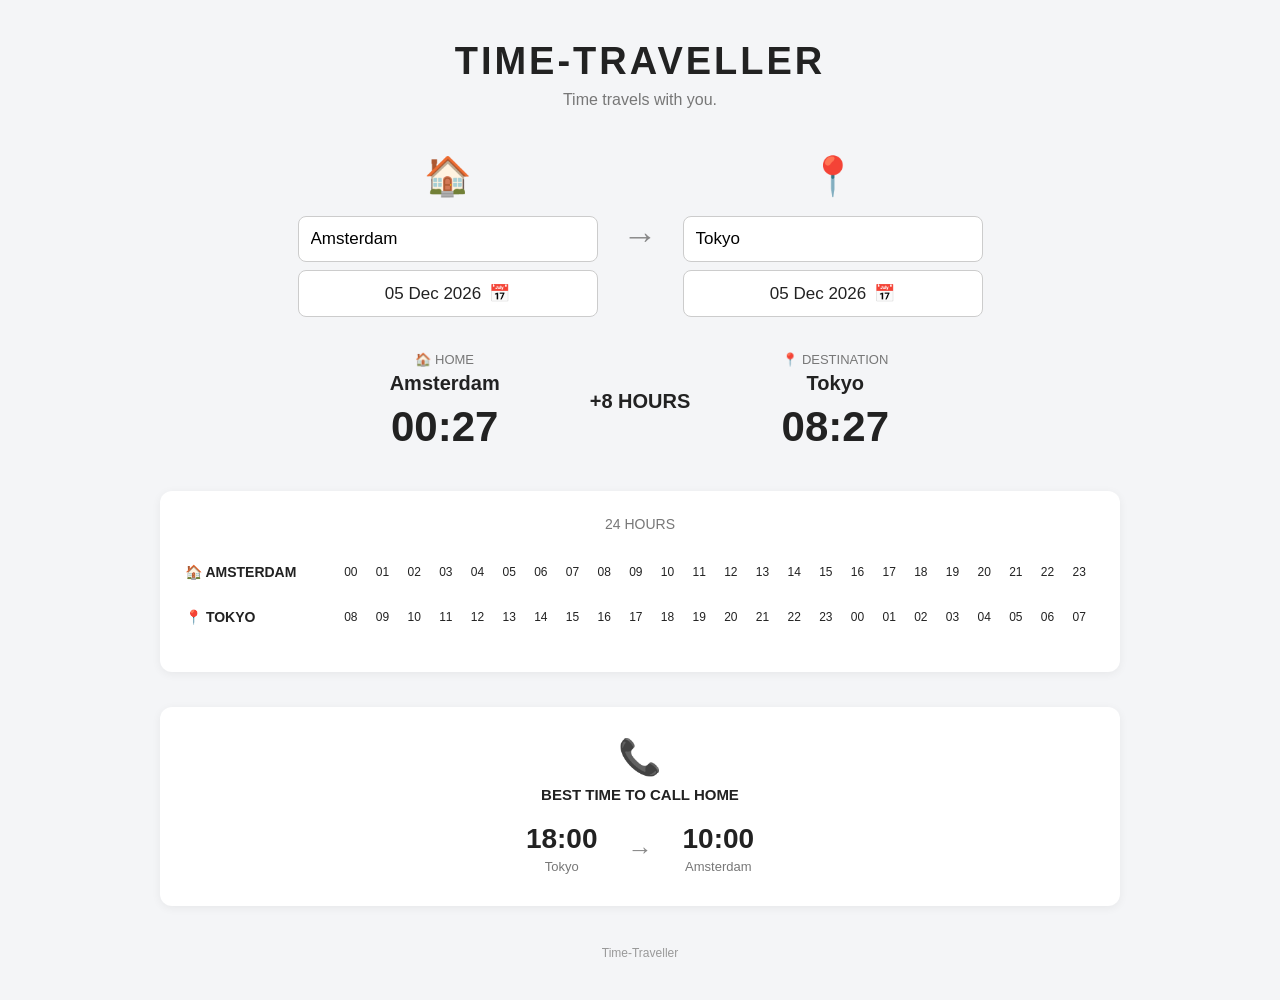
==== index.html @ f9fb8842 "Add files via upload" ====
<!DOCTYPE html>
<html lang="en">

<head>
    <meta charset="UTF-8">
    <meta name="viewport" content="width=device-width, initial-scale=1.0">

    <title>Time-Traveller</title>

    <link rel="stylesheet" href="style.css">
</head>

<body>

    <main class="container">

        <header>
            <h1>TIME-TRAVELLER</h1>
            <p>Time travels with you.</p>
        </header>

        <section class="locations">

            <div class="location home">
                <div class="icon">🏠</div>

                <input type="text" id="homeCity" list="cityList"
                       placeholder="Home" autocomplete="off">

                <div class="date-picker">
        <button type="button" class="date-display" id="homeDateDisplay"><span class="date-text">16 Sep 2026</span><span class="calendar-icon">📅</span></button>
        <input type="date" id="homeDate" class="native-date">
    </div>
            </div>

            <div class="arrow">→</div>

            <div class="location destination">
                <div class="icon">📍</div>

                <input type="text" id="destinationCity" list="cityList"
                       placeholder="Destination" autocomplete="off">

                <div class="date-picker">
        <button type="button" class="date-display" id="destinationDateDisplay"><span class="date-text">16 Sep 2026</span><span class="calendar-icon">📅</span></button>
        <input type="date" id="destinationDate" class="native-date">
    </div>
            </div>

            <datalist id="cityList">
                <option value="Amsterdam">
                <option value="London">
                <option value="Paris">
                <option value="New York">
                <option value="Tokyo">
                <option value="Bangkok">
                <option value="Sydney">
                <option value="Rome">
                <option value="Madrid">
                <option value="Berlin">
                <option value="Lisbon">
                <option value="Vienna">
                <option value="Prague">
                <option value="Athens">
                <option value="Dubai">
                <option value="Singapore">
                <option value="Hong Kong">
                <option value="Los Angeles">
                <option value="Chicago">
                <option value="Toronto">
                <option value="Vancouver">
            </datalist>

        </section>

        <section class="times">

            <div class="time-box">
                <div class="small-label">🏠 HOME</div>
                <div class="city-name" id="homeName">Amsterdam</div>
                <div class="time" id="homeTime">--:--</div>
            </div>

            <div class="difference" id="timeDifference">-- HOURS</div>

            <div class="time-box">
                <div class="small-label">📍 DESTINATION</div>
                <div class="city-name" id="destinationName">Tokyo</div>
                <div class="time" id="destinationTime">--:--</div>
            </div>

        </section>

        <section class="timeline">

            <div class="timeline-title">24 HOURS</div>

            <div class="timeline-row">
                <div class="timeline-label">
                    🏠 <span id="timelineHomeName">AMSTERDAM</span>
                </div>
                <div class="hours" id="homeHours"></div>
            </div>

            <div class="timeline-row">
                <div class="timeline-label">
                    📍 <span id="timelineDestinationName">TOKYO</span>
                </div>
                <div class="hours" id="destinationHours"></div>
            </div>

        </section>

        <section class="call">

            <div class="call-icon">📞</div>

            <div class="call-title">BEST TIME TO CALL HOME</div>

            <div class="call-times">
                <div>
                    <strong id="callDestinationTime">18:00</strong>
                    <span id="callDestinationName">Tokyo</span>
                </div>

                <div class="call-arrow">→</div>

                <div>
                    <strong id="callHomeTime">--:--</strong>
                    <span id="callHomeName">Amsterdam</span>
                </div>
            </div>

        </section>

        <footer>Time-Traveller</footer>

    </main>

    <script src="main.js"></script>
</body>
</html>
---- style.css ----
/* --------------------------------
   BASIC
-------------------------------- */

* {
    box-sizing: border-box;
}

body {
    margin: 0;
    font-family: Arial, sans-serif;
    background: #f4f5f7;
    color: #222;
}

.container {
    width: 100%;
    max-width: 1000px;
    margin: 0 auto;
    padding: 40px 20px;
}


/* --------------------------------
   HEADER
-------------------------------- */

header {
    text-align: center;
    margin-bottom: 45px;
}

header h1 {
    margin: 0;
    font-size: 38px;
    letter-spacing: 3px;
}

header p {
    margin-top: 8px;
    color: #777;
    font-size: 16px;
}


/* --------------------------------
   LOCATIONS
-------------------------------- */

.locations {
    display: flex;
    align-items: center;
    justify-content: center;
    gap: 25px;
    margin-bottom: 35px;
}

.location {
    width: 300px;
    text-align: center;
}

.icon {
    font-size: 38px;
    margin-bottom: 10px;
}

select,
input {
    width: 100%;
    padding: 12px;
    margin-top: 8px;
    font-size: 17px;
    border: 1px solid #ccc;
    border-radius: 8px;
    background: white;
}

input.invalid {
    border-color: #b00020;
}

.arrow {
    font-size: 35px;
    color: #888;
}


/* --------------------------------
   TIMES
-------------------------------- */

.times {
    display: flex;
    align-items: center;
    justify-content: center;
    gap: 35px;
    margin-bottom: 40px;
}

.time-box {
    text-align: center;
    min-width: 220px;
}

.small-label {
    font-size: 13px;
    color: #777;
    margin-bottom: 5px;
}

.city-name {
    font-size: 20px;
    font-weight: bold;
    margin-bottom: 8px;
}

.time {
    font-size: 42px;
    font-weight: bold;
}

.difference {
    font-size: 20px;
    font-weight: bold;
    white-space: nowrap;
}


/* --------------------------------
   TIMELINE
-------------------------------- */

.timeline {
    background: white;
    border-radius: 12px;
    padding: 25px;
    box-shadow: 0 2px 10px rgba(0,0,0,0.06);
    margin-bottom: 35px;
}

.timeline-title {
    text-align: center;
    font-size: 14px;
    color: #777;
    margin-bottom: 25px;
}

.timeline-row {
    display: grid;
    grid-template-columns: 150px 1fr;
    align-items: center;
    margin-bottom: 15px;
}

.timeline-label {
    font-weight: bold;
    font-size: 14px;
}

.hours {
    display: grid;
    grid-template-columns: repeat(24, 1fr);
    text-align: center;
}

.hour {
    padding: 8px 2px;
    font-size: 12px;
}


/* --------------------------------
   CALL
-------------------------------- */

.call {
    text-align: center;
    background: white;
    border-radius: 12px;
    padding: 30px;
    box-shadow: 0 2px 10px rgba(0,0,0,0.06);
}

.call-icon {
    font-size: 35px;
    margin-bottom: 8px;
}

.call-title {
    font-size: 15px;
    font-weight: bold;
    margin-bottom: 20px;
}

.call-times {
    display: flex;
    justify-content: center;
    align-items: center;
    gap: 30px;
    font-size: 18px;
}

.call-times strong {
    display: block;
    font-size: 28px;
}

.call-times span {
    color: #777;
    font-size: 13px;
}

.call-arrow {
    font-size: 25px;
    color: #888;
}


/* --------------------------------
   FOOTER
-------------------------------- */

footer {
    text-align: center;
    margin-top: 40px;
    color: #999;
    font-size: 12px;
}


/* --------------------------------
   MOBILE
-------------------------------- */

@media (max-width: 700px) {

    .container {
        padding: 25px 12px;
    }

    header h1 {
        font-size: 28px;
    }

    .locations {
        flex-direction: column;
        gap: 10px;
    }

    .location {
        width: 100%;
        max-width: 320px;
    }

    .arrow {
        transform: rotate(90deg);
        font-size: 25px;
    }

    .times {
        flex-direction: column;
        gap: 15px;
    }

    .time-box {
        min-width: 0;
    }

    .time {
        font-size: 36px;
    }

    .difference {
        font-size: 17px;
    }

    .timeline {
        padding: 15px 10px;
        overflow-x: visible;
    }

    .timeline-row {
        display: block;
        margin-bottom: 22px;
    }

    .timeline-label {
        margin-bottom: 10px;
        text-align: left;
    }

    .hours {
        min-width: 0;
        grid-template-columns: repeat(12, 1fr);
        row-gap: 8px;
    }

    .hour {
        padding: 5px 0;
        font-size: 11px;
    }

    .call-times {
        gap: 15px;
    }
}


/* --------------------------------
   DATE DISPLAY
   Unambiguous international format: 16 Sep 2026
-------------------------------- */

.date-picker {
    position: relative;
    width: 100%;
    margin-top: 8px;
}

.date-display {
    width: 100%;
    padding: 12px;
    font: inherit;
    font-size: 17px;
    color: #222;
    text-align: center;
    border: 1px solid #ccc;
    border-radius: 8px;
    background: white;
    cursor: pointer;
}

.date-display:hover {
    border-color: #aaa;
}

.native-date {
    position: absolute;
    inset: 0;
    width: 100%;
    height: 100%;
    margin: 0;
    opacity: 0;
    pointer-events: none;
}


.calendar-icon {
    margin-left: 8px;
}
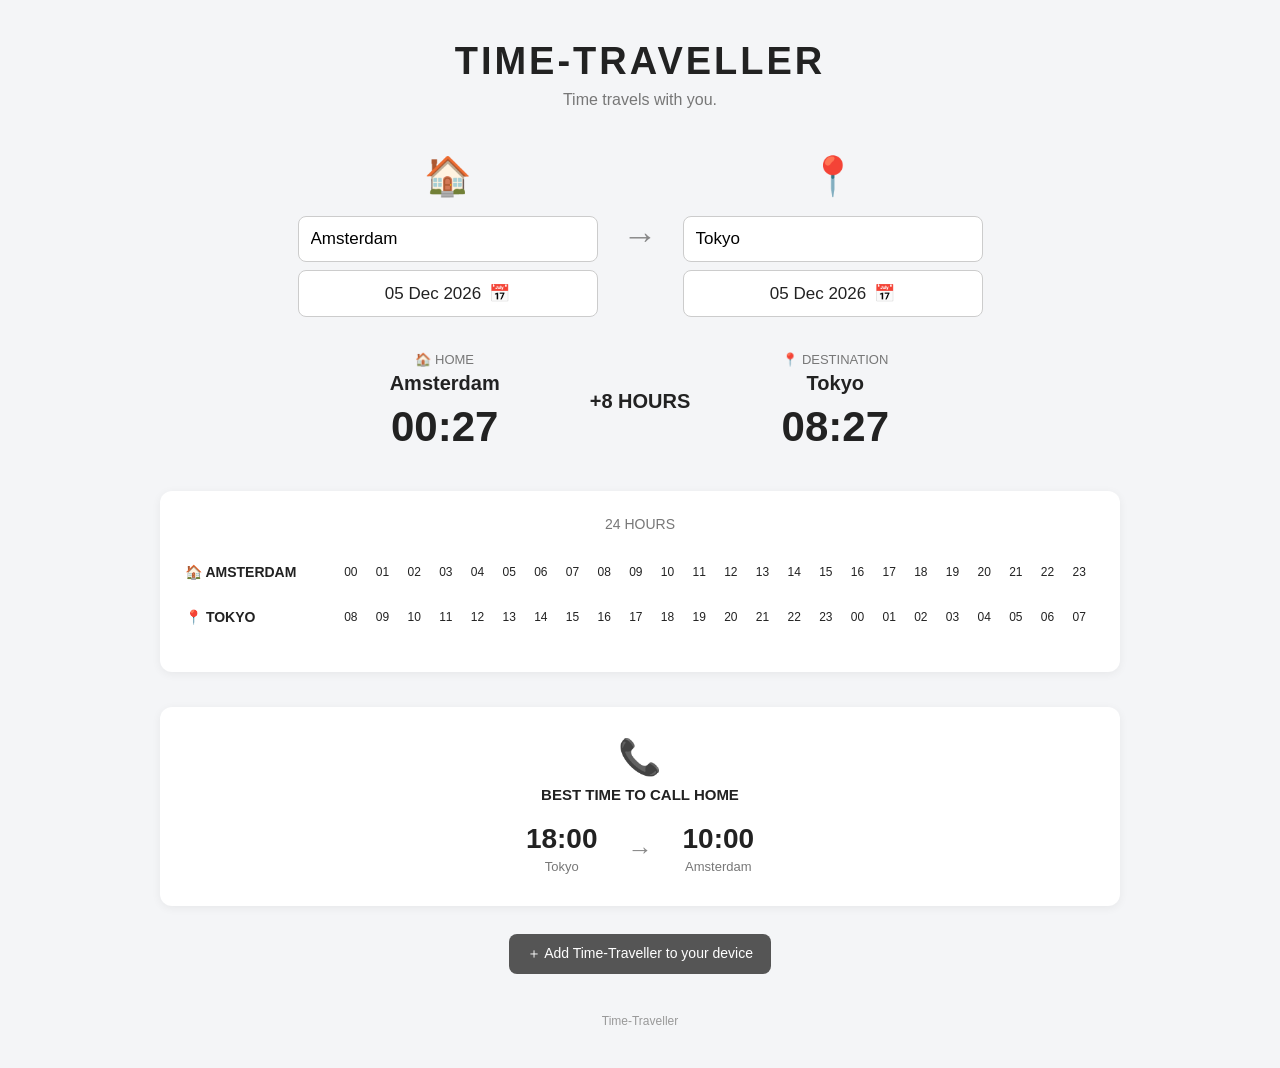
==== commit 97a2ef46: "Add files via upload" ====
--- a/index.html
+++ b/index.html
@@ -5,8 +5,24 @@
     <meta charset="UTF-8">
     <meta name="viewport" content="width=device-width, initial-scale=1.0">
 
-    <title>Time-Traveller</title>
+    <title>Time-Traveller | Time Difference & Travel Time Zone Tool</title>
+    <meta name="description" content="Compare time zones between home and your travel destination. Check the time difference for your travel date, view a 24-hour timeline, and find a good time to call home.">
+    <meta name="robots" content="index, follow">
+    <meta name="theme-color" content="#f4f5f7">
 
+    <link rel="canonical" href="https://itimetraveller.com/">
+
+    <meta property="og:type" content="website">
+    <meta property="og:title" content="Time-Traveller | Time Difference & Travel Time Zone Tool">
+    <meta property="og:description" content="Compare home and destination time zones for your travel date with a simple 24-hour timeline.">
+    <meta property="og:url" content="https://itimetraveller.com/">
+    <meta property="og:site_name" content="Time-Traveller">
+
+    <meta name="twitter:card" content="summary">
+    <meta name="twitter:title" content="Time-Traveller | Time Difference & Travel Time Zone Tool">
+    <meta name="twitter:description" content="Compare home and destination time zones for your travel date with a simple 24-hour timeline.">
+
+    <link rel="manifest" href="manifest.webmanifest">
     <link rel="stylesheet" href="style.css">
 </head>
 
@@ -24,8 +40,9 @@
             <div class="location home">
                 <div class="icon">🏠</div>
 
-                <input type="text" id="homeCity" list="cityList"
+                <input type="text" id="homeCity"
                        placeholder="Home" autocomplete="off">
+                <div class="city-suggestions" id="homeSuggestions"></div>
 
                 <div class="date-picker">
         <button type="button" class="date-display" id="homeDateDisplay"><span class="date-text">16 Sep 2026</span><span class="calendar-icon">📅</span></button>
@@ -38,38 +55,15 @@
             <div class="location destination">
                 <div class="icon">📍</div>
 
-                <input type="text" id="destinationCity" list="cityList"
+                <input type="text" id="destinationCity"
                        placeholder="Destination" autocomplete="off">
+                <div class="city-suggestions" id="destinationSuggestions"></div>
 
                 <div class="date-picker">
         <button type="button" class="date-display" id="destinationDateDisplay"><span class="date-text">16 Sep 2026</span><span class="calendar-icon">📅</span></button>
         <input type="date" id="destinationDate" class="native-date">
     </div>
             </div>
-
-            <datalist id="cityList">
-                <option value="Amsterdam">
-                <option value="London">
-                <option value="Paris">
-                <option value="New York">
-                <option value="Tokyo">
-                <option value="Bangkok">
-                <option value="Sydney">
-                <option value="Rome">
-                <option value="Madrid">
-                <option value="Berlin">
-                <option value="Lisbon">
-                <option value="Vienna">
-                <option value="Prague">
-                <option value="Athens">
-                <option value="Dubai">
-                <option value="Singapore">
-                <option value="Hong Kong">
-                <option value="Los Angeles">
-                <option value="Chicago">
-                <option value="Toronto">
-                <option value="Vancouver">
-            </datalist>
 
         </section>
 
@@ -133,6 +127,12 @@
 
         </section>
 
+        <div class="install-area">
+            <button type="button" id="installButton" class="install-button">
+                ＋ Add Time-Traveller to your device
+            </button>
+        </div>
+
         <footer>Time-Traveller</footer>
 
     </main>
--- a/style.css
+++ b/style.css
@@ -349,3 +349,74 @@
 .calendar-icon {
     margin-left: 8px;
 }
+
+
+/* --------------------------------
+   CITY AUTOCOMPLETE
+-------------------------------- */
+
+.location {
+    position: relative;
+}
+
+.city-suggestions {
+    display: none;
+    position: absolute;
+    left: 0;
+    right: 0;
+    z-index: 20;
+    max-height: 240px;
+    overflow-y: auto;
+    text-align: left;
+    background: white;
+    border: 1px solid #ccc;
+    border-top: 0;
+    border-radius: 0 0 8px 8px;
+    box-shadow: 0 5px 12px rgba(0,0,0,0.08);
+}
+
+.city-suggestions.open {
+    display: block;
+}
+
+.city-suggestion {
+    padding: 10px 12px;
+    cursor: pointer;
+    font-size: 16px;
+}
+
+.city-suggestion:hover,
+.city-suggestion:focus {
+    background: #f4f5f7;
+    outline: none;
+}
+
+
+/* --------------------------------
+   ADD TO DEVICE
+-------------------------------- */
+
+.install-area {
+    text-align: center;
+    margin-top: 28px;
+}
+
+.install-button {
+    padding: 11px 18px;
+    font: inherit;
+    font-size: 14px;
+    color: white;
+    background: #555;
+    border: 0;
+    border-radius: 8px;
+    cursor: pointer;
+}
+
+.install-button:hover {
+    background: #444;
+}
+
+.install-button:focus-visible {
+    outline: 2px solid #222;
+    outline-offset: 3px;
+}
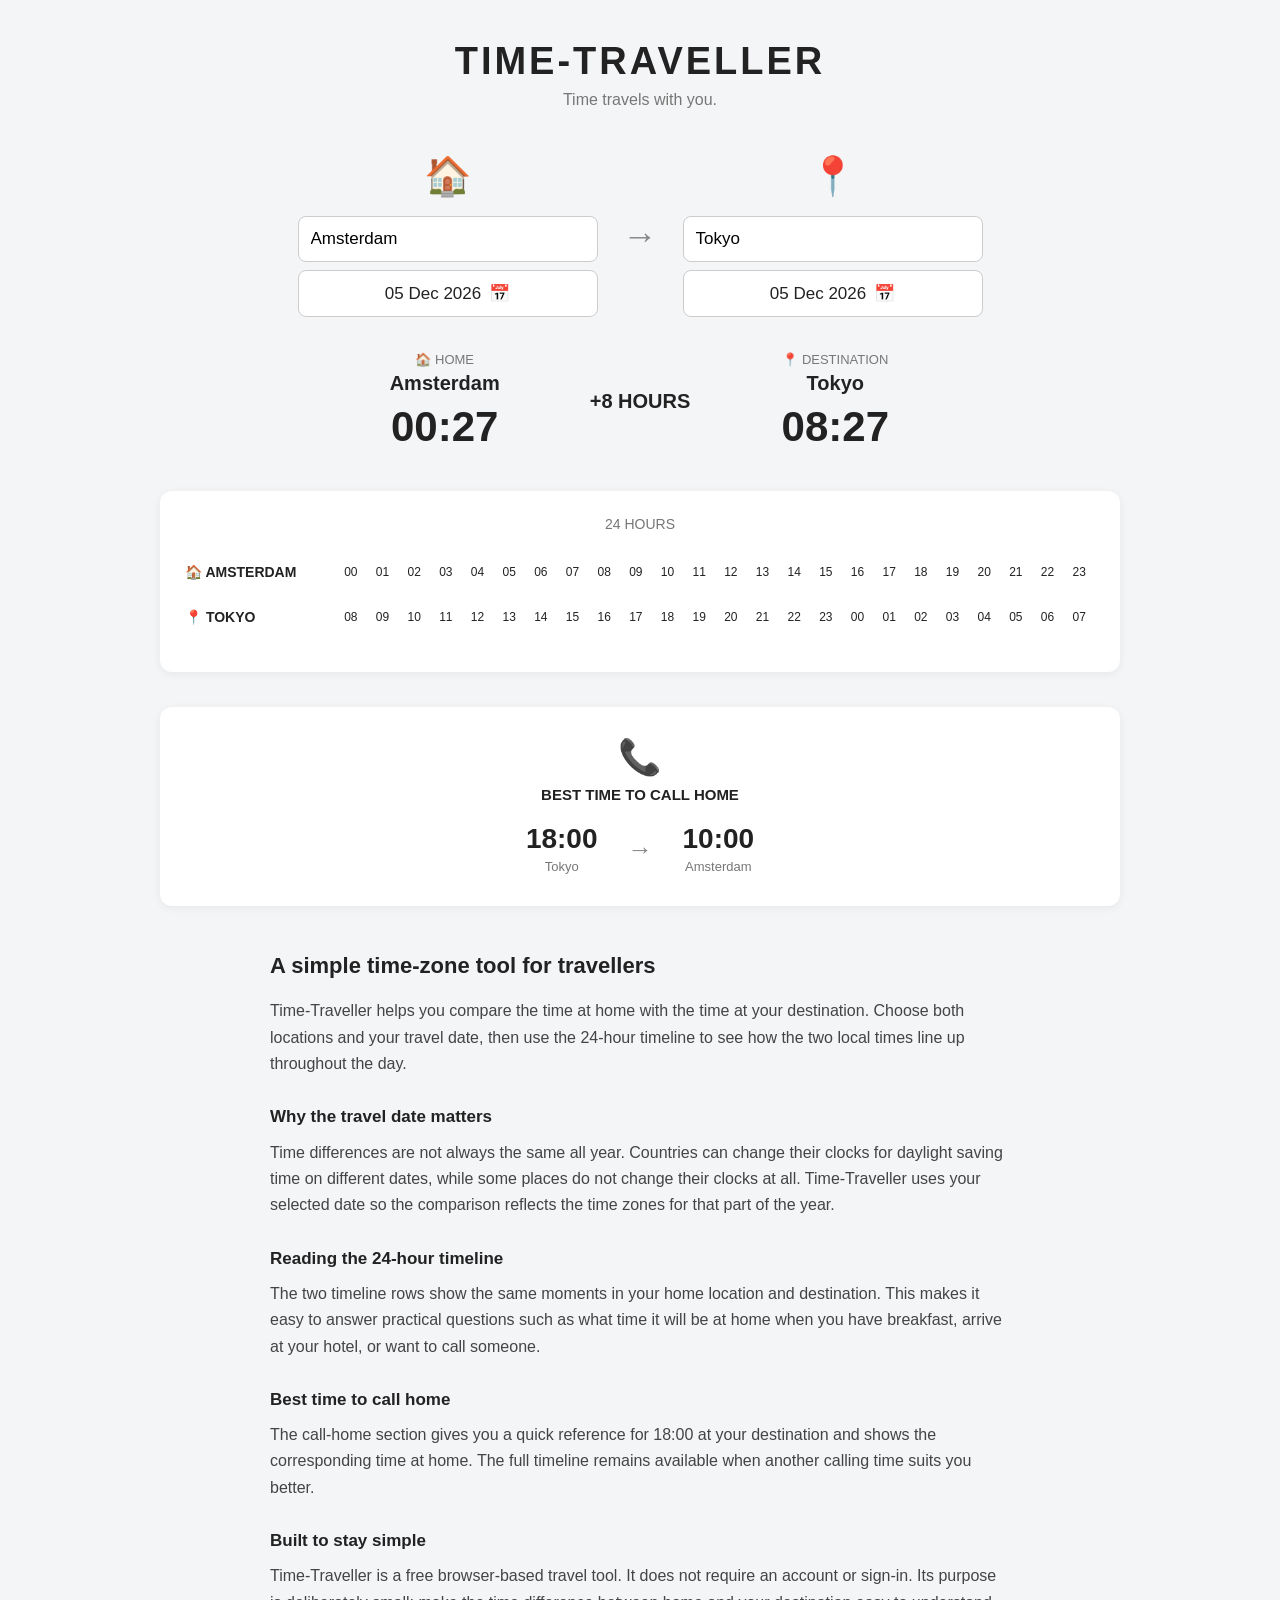
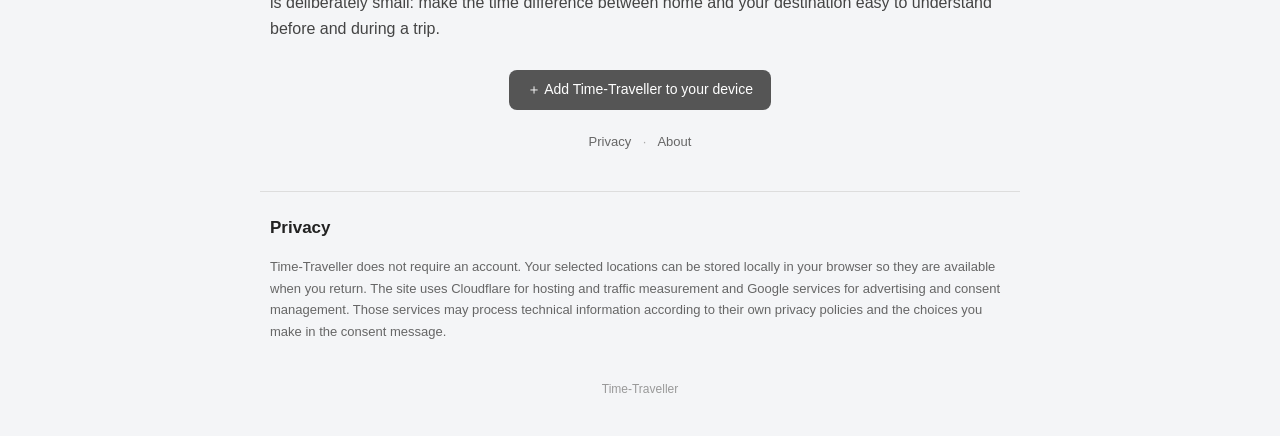
==== commit 8b881da9: "Add files via upload" ====
--- a/index.html
+++ b/index.html
@@ -24,6 +24,8 @@
 
     <link rel="manifest" href="manifest.webmanifest">
     <link rel="stylesheet" href="style.css">
+    <script async src="https://pagead2.googlesyndication.com/pagead/js/adsbygoogle.js?client=ca-pub-6688857259393656"
+        crossorigin="anonymous"></script>
 </head>
 
 <body>
@@ -127,11 +129,39 @@
 
         </section>
 
+        <section class="travel-info" aria-labelledby="about-time-traveller">
+            <h2 id="about-time-traveller">A simple time-zone tool for travellers</h2>
+            <p>Time-Traveller helps you compare the time at home with the time at your destination. Choose both locations and your travel date, then use the 24-hour timeline to see how the two local times line up throughout the day.</p>
+
+            <h3>Why the travel date matters</h3>
+            <p>Time differences are not always the same all year. Countries can change their clocks for daylight saving time on different dates, while some places do not change their clocks at all. Time-Traveller uses your selected date so the comparison reflects the time zones for that part of the year.</p>
+
+            <h3>Reading the 24-hour timeline</h3>
+            <p>The two timeline rows show the same moments in your home location and destination. This makes it easy to answer practical questions such as what time it will be at home when you have breakfast, arrive at your hotel, or want to call someone.</p>
+
+            <h3>Best time to call home</h3>
+            <p>The call-home section gives you a quick reference for 18:00 at your destination and shows the corresponding time at home. The full timeline remains available when another calling time suits you better.</p>
+
+            <h3>Built to stay simple</h3>
+            <p>Time-Traveller is a free browser-based travel tool. It does not require an account or sign-in. Its purpose is deliberately small: make the time difference between home and your destination easy to understand before and during a trip.</p>
+        </section>
+
         <div class="install-area">
             <button type="button" id="installButton" class="install-button">
                 ＋ Add Time-Traveller to your device
             </button>
         </div>
+
+        <nav class="site-links" aria-label="Site information">
+            <a href="#privacy">Privacy</a>
+            <span aria-hidden="true">·</span>
+            <a href="#about-time-traveller">About</a>
+        </nav>
+
+        <section class="privacy-note" id="privacy" aria-labelledby="privacy-title">
+            <h2 id="privacy-title">Privacy</h2>
+            <p>Time-Traveller does not require an account. Your selected locations can be stored locally in your browser so they are available when you return. The site uses Cloudflare for hosting and traffic measurement and Google services for advertising and consent management. Those services may process technical information according to their own privacy policies and the choices you make in the consent message.</p>
+        </section>
 
         <footer>Time-Traveller</footer>
 
--- a/style.css
+++ b/style.css
@@ -420,3 +420,77 @@
     outline: 2px solid #222;
     outline-offset: 3px;
 }
+
+/* --------------------------------
+   TRAVEL INFORMATION
+-------------------------------- */
+
+.travel-info,
+.privacy-note {
+    max-width: 760px;
+    margin: 42px auto 0;
+    padding: 0 10px;
+    line-height: 1.65;
+    color: #444;
+}
+
+.travel-info h2,
+.privacy-note h2 {
+    margin: 0 0 14px;
+    color: #222;
+    font-size: 22px;
+}
+
+.travel-info h3 {
+    margin: 26px 0 8px;
+    color: #222;
+    font-size: 17px;
+}
+
+.travel-info p,
+.privacy-note p {
+    margin: 0 0 14px;
+}
+
+.site-links {
+    margin-top: 24px;
+    text-align: center;
+    font-size: 13px;
+}
+
+.site-links a {
+    color: #666;
+    text-decoration: none;
+}
+
+.site-links a:hover {
+    text-decoration: underline;
+}
+
+.site-links span {
+    margin: 0 8px;
+    color: #aaa;
+}
+
+.privacy-note {
+    padding-top: 22px;
+    border-top: 1px solid #ddd;
+    font-size: 13px;
+    color: #666;
+}
+
+.privacy-note h2 {
+    font-size: 17px;
+}
+
+@media (max-width: 700px) {
+    .travel-info,
+    .privacy-note {
+        margin-top: 34px;
+        padding: 0 4px;
+    }
+
+    .travel-info h2 {
+        font-size: 20px;
+    }
+}
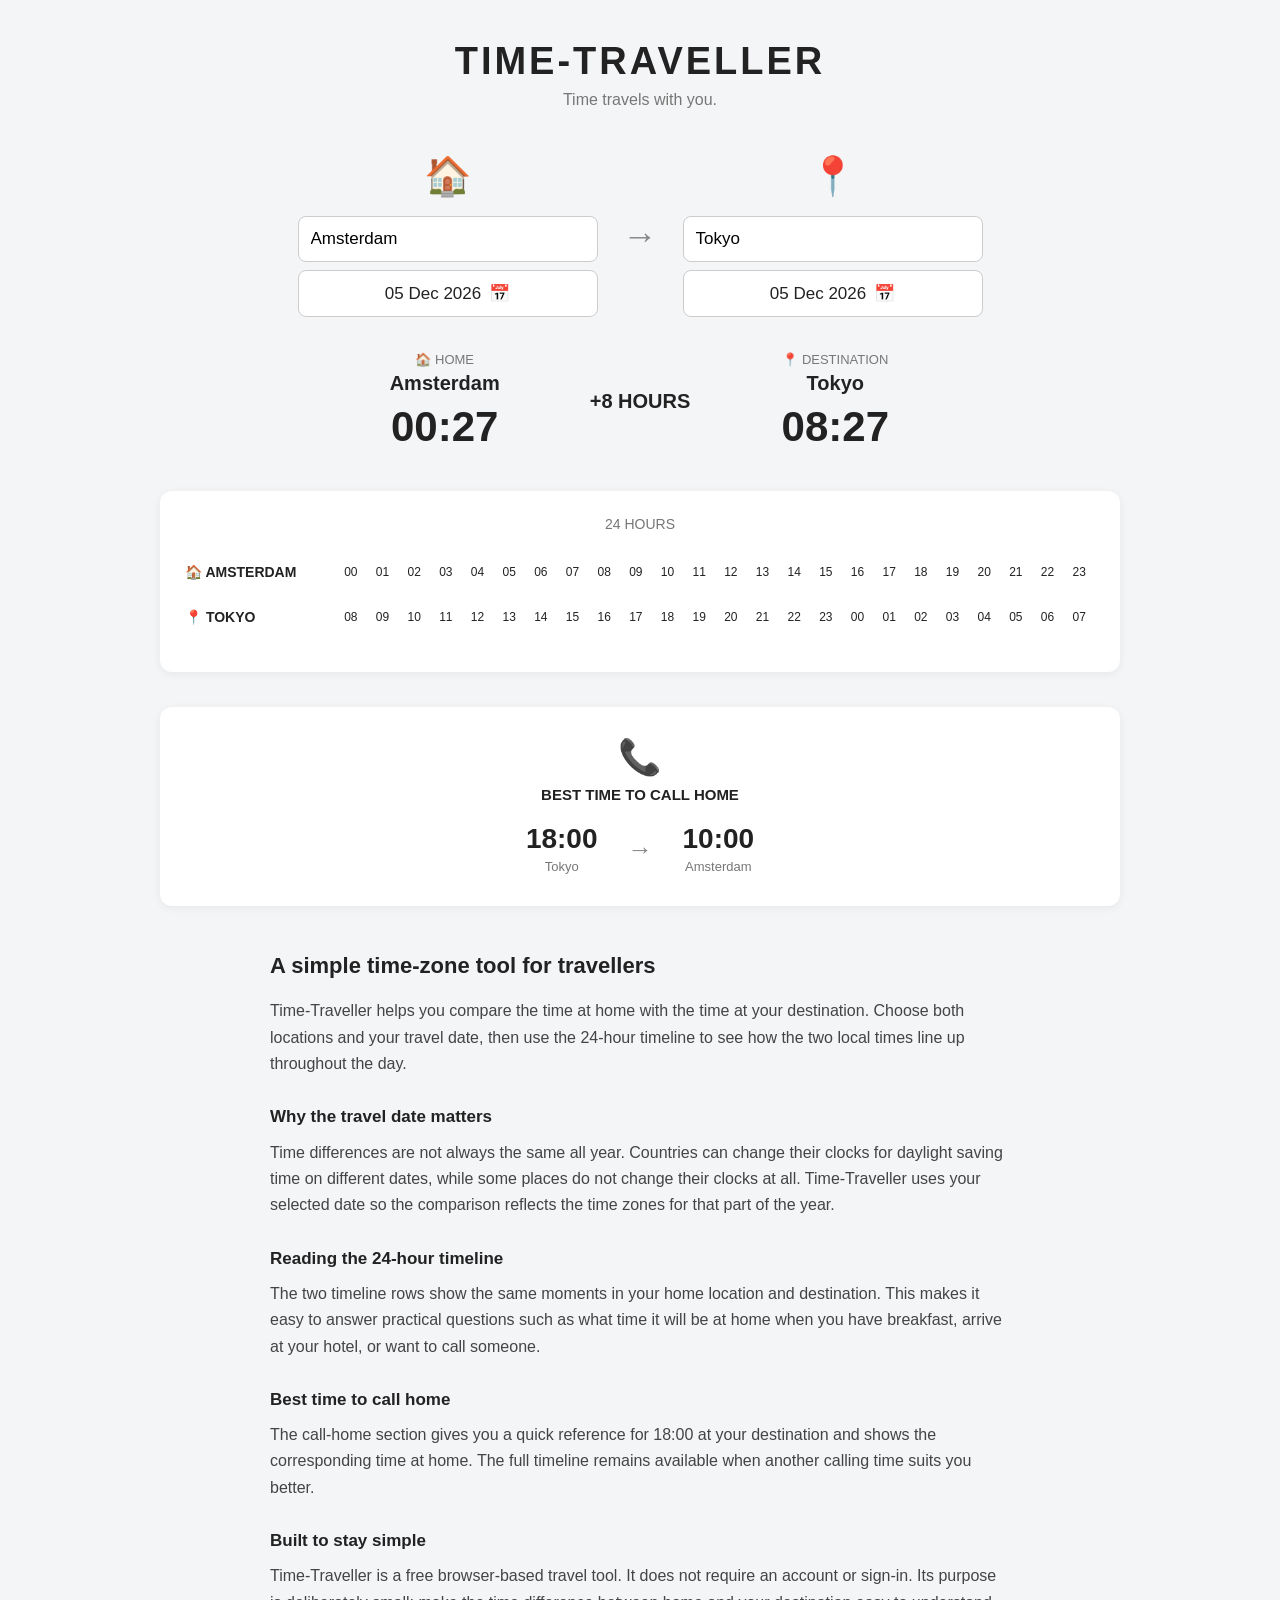
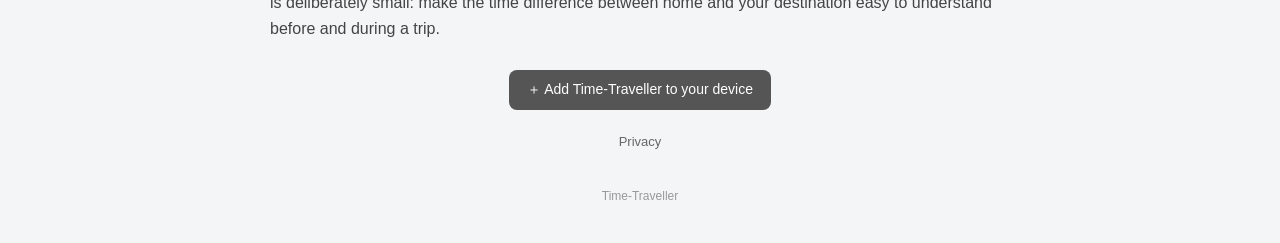
==== commit 2f10b706: "Add files via upload" ====
--- a/index.html
+++ b/index.html
@@ -153,15 +153,8 @@
         </div>
 
         <nav class="site-links" aria-label="Site information">
-            <a href="#privacy">Privacy</a>
-            <span aria-hidden="true">·</span>
-            <a href="#about-time-traveller">About</a>
+            <a href="privacy.html">Privacy</a>
         </nav>
-
-        <section class="privacy-note" id="privacy" aria-labelledby="privacy-title">
-            <h2 id="privacy-title">Privacy</h2>
-            <p>Time-Traveller does not require an account. Your selected locations can be stored locally in your browser so they are available when you return. The site uses Cloudflare for hosting and traffic measurement and Google services for advertising and consent management. Those services may process technical information according to their own privacy policies and the choices you make in the consent message.</p>
-        </section>
 
         <footer>Time-Traveller</footer>
 
--- a/style.css
+++ b/style.css
@@ -494,3 +494,8 @@
         font-size: 20px;
     }
 }
+
+/* Standalone privacy page */
+.privacy-page { max-width: 760px; margin: 36px auto 50px; padding: 0 12px; line-height: 1.65; color: #444; }
+.privacy-page h2 { font-size: 21px; margin-top: 30px; color: #222; }
+.privacy-page a { color: #444; }
